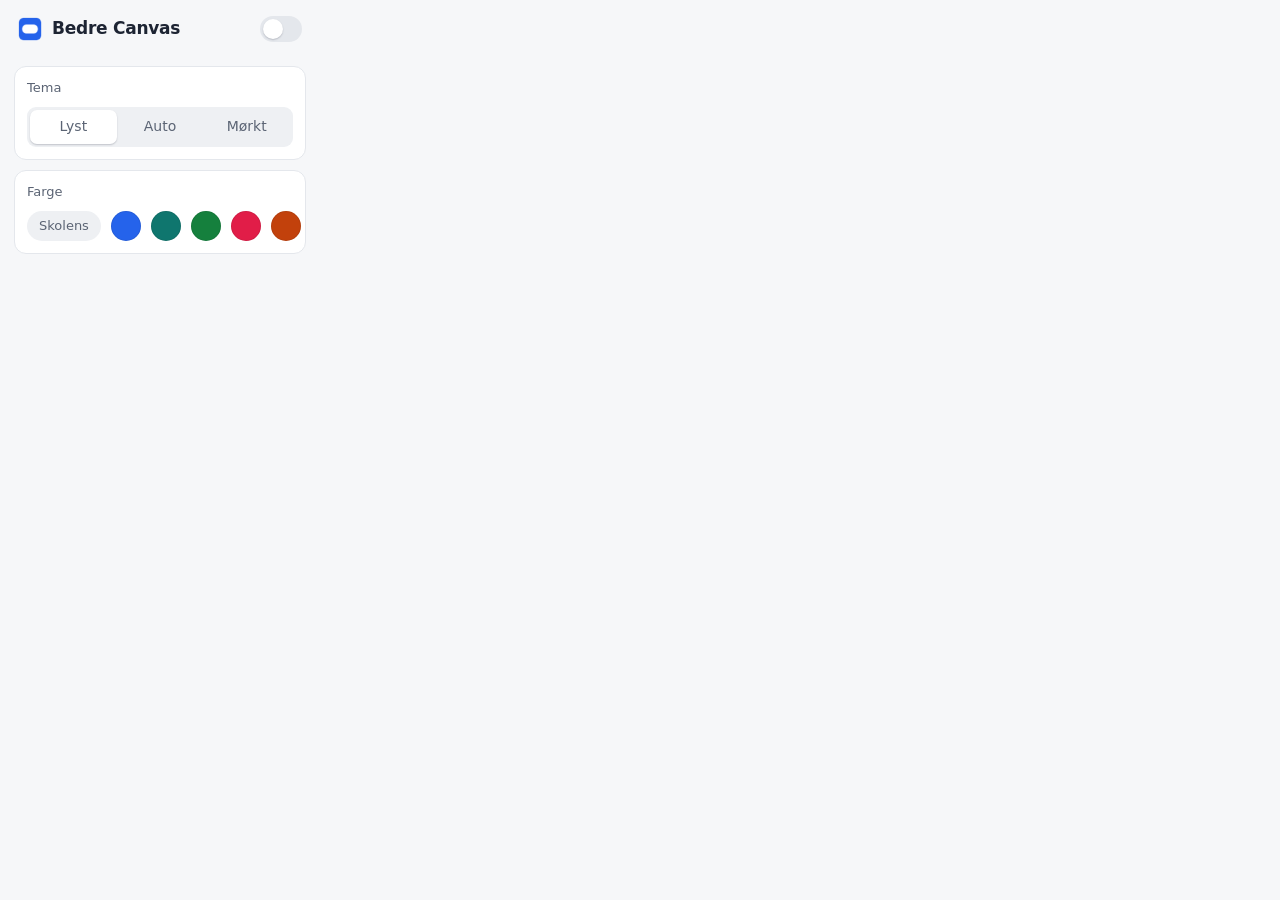
==== popup/popup.html @ 87463e7d "Bedre Canvas 0.1.0 Chrome-utvidelse som gir Canvas LMS et renere design og en fristoversikt på dashb" ====
<!doctype html>
<html lang="no">
<head>
  <meta charset="utf-8">
  <title>Bedre Canvas</title>
  <link rel="stylesheet" href="popup.css">
</head>
<body>
  <header>
    <img src="../icons/app/icon-32.png" alt="" width="24" height="24">
    <h1>Bedre Canvas</h1>
    <label class="switch" title="Slå av eller på">
      <input type="checkbox" id="enabled" role="switch" aria-label="Bedre Canvas på">
      <span></span>
    </label>
  </header>

  <section class="group">
    <h2 id="theme-label">Tema</h2>
    <div class="segmented" id="themes" role="radiogroup" aria-labelledby="theme-label">
      <button data-theme="light" role="radio">Lyst</button>
      <button data-theme="auto" role="radio">Auto</button>
      <button data-theme="dark" role="radio">Mørkt</button>
    </div>
  </section>

  <section class="group">
    <h2 id="accent-label">Farge <span id="accent-name"></span></h2>
    <div class="swatches" id="swatches" role="radiogroup" aria-labelledby="accent-label">
      <button class="school" data-accent="school" role="radio">Skolens</button>
    </div>
  </section>

  <section class="group" id="site" hidden>
    <h2>Denne siden</h2>
    <p class="hint" id="site-text"></p>
    <button class="primary" id="site-button"></button>
  </section>

  <script src="popup.js"></script>
</body>
</html>
---- popup/popup.css ----
/*
  Popupen bruker samme tokens som designet i Canvas (content/canvas.css): grå bakgrunn, hvite
  grupper med 12px radius, dempede etiketter og samme typografi. Den følger temaet du har valgt,
  ikke bare systemet, så «Lyst» gir lys popup også når Windows står på mørkt.
  Mørke farger tilsvarer det Canvas-sidene får når de inverteres i mørkt tema.
*/
:root {
  --bg: #f6f7f9;
  --surface: #ffffff;
  --surface-2: #eef0f3;
  --border: #e4e7ec;
  --text: #1d2433;
  --muted: #5b6474;
  --accent: #1d2433;
  --accent-ink: var(--accent);
  --thumb-shadow: 0 1px 2px rgb(16 24 40 / 0.14), 0 1px 1px rgb(16 24 40 / 0.06);
  color-scheme: light;
}

:root[data-scheme="dark"] {
  --bg: #202124;
  --surface: #2a2b2f;
  --surface-2: #1b1c1f;
  --border: #36383d;
  --text: #e3e4e7;
  --muted: #9ea3ab;
  /* Aksenten lysnes litt, som i Canvas i mørkt tema, så den synes mot mørk flate. */
  --accent-ink: color-mix(in srgb, var(--accent) 70%, white);
  --thumb-shadow: 0 1px 2px rgb(0 0 0 / 0.4);
  color-scheme: dark;
}

/* Skolens farge er ukjent i popupen. Lyst tema bruker tekstfargen, mørkt en lys grå, så
   bryteren og knappen fortsatt synes. */
:root[data-scheme="dark"][data-school] {
  --accent-ink: #8b9099;
}

* {
  box-sizing: border-box;
}

body {
  width: 320px;
  margin: 0;
  padding: 14px;
  background: var(--bg);
  color: var(--text);
  font: 14px/1.4 "Segoe UI Variable Text", "Segoe UI", -apple-system, BlinkMacSystemFont, system-ui, sans-serif;
  -webkit-font-smoothing: antialiased;
}

button {
  font: inherit;
  color: inherit;
  cursor: pointer;
}

/* ---------- Topp ---------- */
header {
  display: flex;
  align-items: center;
  gap: 10px;
  padding: 2px 4px 14px;
}

header img {
  border-radius: 6px;
}

h1 {
  flex: 1;
  margin: 0;
  font-size: 1.0625rem;
  font-weight: 600;
  letter-spacing: -0.015em;
}

/* ---------- Grupper ---------- */
.group {
  margin-top: 10px;
  padding: 12px;
  background: var(--surface);
  border: 1px solid var(--border);
  border-radius: 12px;
}

h2 {
  display: flex;
  justify-content: space-between;
  margin: 0 0 10px;
  color: var(--muted);
  font-size: 0.8125rem;
  font-weight: 500;
}

h2 span {
  font-weight: 400;
}

.hint {
  margin: 0;
  color: var(--text);
  font-size: 0.875rem;
}

/* ---------- Tema: segmentert valg med en pille som glir til valgt ---------- */
.segmented {
  --i: 0;
  position: relative;
  display: grid;
  grid-template-columns: repeat(3, 1fr);
  padding: 3px;
  background: var(--surface-2);
  border-radius: 9px;
}

.segmented::before {
  content: "";
  position: absolute;
  top: 3px;
  bottom: 3px;
  left: 3px;
  width: calc((100% - 6px) / 3);
  border-radius: 7px;
  background: var(--surface);
  box-shadow: var(--thumb-shadow);
  transform: translateX(calc(var(--i) * 100%));
  transition: transform 0.32s cubic-bezier(0.32, 0.72, 0, 1);
}

:root[data-scheme="dark"] .segmented::before {
  background: #3a3c42;
}

.segmented button {
  position: relative;
  min-height: 34px;
  border: 0;
  border-radius: 7px;
  background: transparent;
  color: var(--muted);
  font-size: 0.875rem;
  transition: color 0.2s ease;
}

.segmented button[aria-checked="true"] {
  color: var(--text);
  font-weight: 500;
}

/* ---------- Farge ---------- */
.swatches {
  display: flex;
  align-items: center;
  gap: 10px;
}

.swatches button {
  flex: none;
  width: 30px;
  height: 30px;
  padding: 0;
  border: 0;
  border-radius: 50%;
  box-shadow: inset 0 0 0 1px rgb(0 0 0 / 0.08);
  transition: transform 0.1s ease-out, box-shadow 0.2s ease;
}

/* Valgt: en ring i samme farge med luft mellom, som fargevelgerne i macOS. */
.swatches button[aria-checked="true"]:not(.school) {
  box-shadow: 0 0 0 2px var(--surface), 0 0 0 4px var(--accent-ink);
}

/* Skolens farger er ukjent i popupen, så knappen viser et navn i stedet for en farge. */
.swatches button.school {
  width: auto;
  height: 30px;
  padding: 0 12px;
  border-radius: 15px;
  background: var(--surface-2);
  box-shadow: none;
  color: var(--muted);
  font-size: 0.8125rem;
  font-weight: 500;
}

.swatches button.school[aria-checked="true"] {
  background: var(--text);
  color: var(--surface);
}

/* ---------- Knapp ---------- */
.primary {
  width: 100%;
  min-height: 36px;
  margin-top: 10px;
  border: 0;
  border-radius: 8px;
  background: var(--accent-ink);
  color: #fff;
  font-weight: 500;
  transition: transform 0.1s ease-out, filter 0.15s ease;
}

:root[data-scheme="dark"] .primary {
  color: #16171a;
}

.primary:hover {
  filter: brightness(0.92);
}

/* Trykk gir svar med en gang: knappen gir litt etter mens den holdes inne. */
:is(.primary, .swatches button, .segmented button):active {
  transform: scale(0.96);
}

/* ---------- Bryter ---------- */
.switch {
  position: relative;
  flex: none;
  width: 42px;
  height: 26px;
}

.switch input {
  position: absolute;
  inset: 0;
  z-index: 1;
  margin: 0;
  opacity: 0;
  cursor: pointer;
}

.switch span {
  position: absolute;
  inset: 0;
  border-radius: 13px;
  background: var(--border);
  transition: background-color 0.2s ease;
}

:root[data-scheme="dark"] .switch input:not(:checked) + span {
  background: #45474d;
}

.switch span::after {
  content: "";
  position: absolute;
  top: 3px;
  left: 3px;
  width: 20px;
  height: 20px;
  border-radius: 50%;
  background: #fff;
  box-shadow: var(--thumb-shadow);
  transition: transform 0.32s cubic-bezier(0.32, 0.72, 0, 1), width 0.15s ease;
}

.switch input:checked + span {
  background: var(--accent-ink);
}

.switch input:checked + span::after {
  transform: translateX(16px);
}

/* Tommelen strekker seg litt mens du holder den, som i iOS. */
.switch input:active + span::after {
  width: 24px;
}

.switch input:checked:active + span::after {
  transform: translateX(12px);
}

/* ---------- Fokus ---------- */
.switch input:focus-visible + span,
button:focus-visible {
  outline: 2px solid var(--accent-ink);
  outline-offset: 2px;
}

@media (prefers-reduced-motion: reduce) {
  .segmented::before,
  .switch span::after {
    transition: none;
  }

  :is(.primary, .swatches button, .segmented button):active {
    transform: none;
  }
}
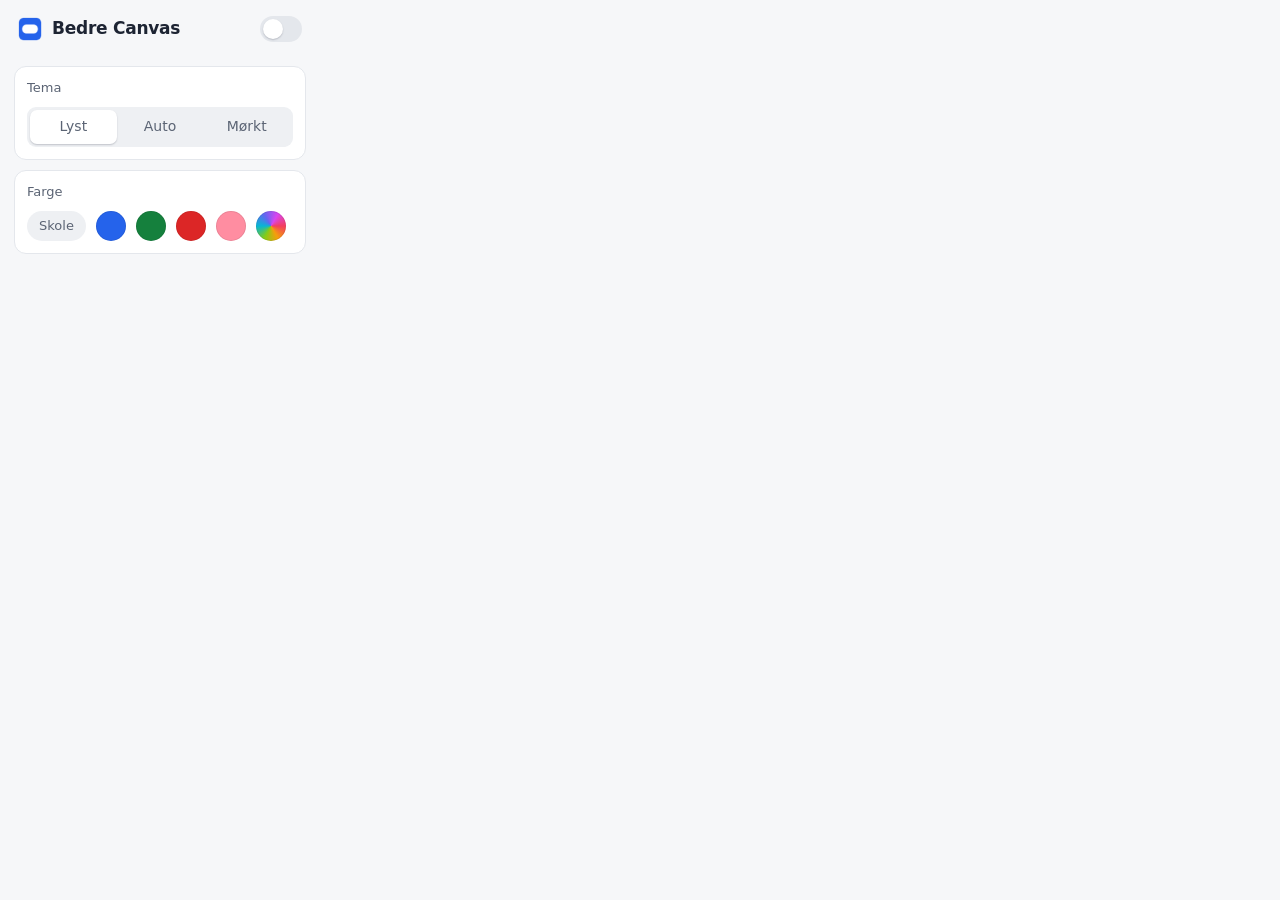
==== commit da8e494b: "feat(theme): fargevelger og lesbare lyse egne farger Fargevalgene i popupen er Skole, Blå, Grønn, Rø" ====
--- a/popup/popup.html
+++ b/popup/popup.html
@@ -27,7 +27,18 @@
   <section class="group">
     <h2 id="accent-label">Farge <span id="accent-name"></span></h2>
     <div class="swatches" id="swatches" role="radiogroup" aria-labelledby="accent-label">
-      <button class="school" data-accent="school" role="radio">Skolens</button>
+      <button class="school" data-accent="school" role="radio">Skole</button>
+    </div>
+    <div class="picker" id="picker" hidden>
+      <div class="sv" id="sv" tabindex="0" role="slider" aria-label="Metning og lysstyrke">
+        <span class="sv-thumb"></span>
+      </div>
+      <input class="hue" id="hue" type="range" min="0" max="360" step="1" aria-label="Fargetone">
+      <label class="hex">
+        <span class="hex-dot" aria-hidden="true"></span>
+        <span class="hex-label">Hex</span>
+        <input id="hex" type="text" maxlength="7" spellcheck="false" autocomplete="off" aria-label="Hex-kode">
+      </label>
     </div>
   </section>
 
--- a/popup/popup.css
+++ b/popup/popup.css
@@ -190,6 +190,133 @@
   color: var(--surface);
 }
 
+/* Egen farge: en regnbuesirkel. Valgt får den samme ring som de andre. */
+.swatches button.custom {
+  background: conic-gradient(from 90deg, #f43f5e, #f59e0b, #84cc16, #06b6d4, #6366f1, #d946ef, #f43f5e);
+}
+
+.swatches button.custom[aria-checked="true"] {
+  box-shadow: 0 0 0 2px var(--surface), 0 0 0 4px var(--accent-ink);
+}
+
+/* ---------- Fargevelger ---------- */
+.picker {
+  --hue: hsl(220 100% 50%);
+  --picked: #2563eb;
+  display: grid;
+  gap: 12px;
+  margin-top: 12px;
+  padding-top: 12px;
+  border-top: 1px solid var(--border);
+}
+
+.picker[hidden] {
+  display: none;
+}
+
+/* Metning fra venstre mot høyre, lysstyrke ovenfra og ned, på valgt fargetone. */
+.sv {
+  --x: 1;
+  --y: 0;
+  position: relative;
+  height: 140px;
+  border-radius: 8px;
+  background:
+    linear-gradient(to top, #000, transparent),
+    linear-gradient(to right, #fff, transparent),
+    var(--hue);
+  box-shadow: inset 0 0 0 1px rgb(0 0 0 / 0.08);
+  cursor: crosshair;
+  touch-action: none;
+}
+
+.sv-thumb {
+  position: absolute;
+  left: calc(var(--x) * 100%);
+  top: calc(var(--y) * 100%);
+  width: 16px;
+  height: 16px;
+  border: 2px solid #fff;
+  border-radius: 50%;
+  background: var(--picked);
+  box-shadow: 0 0 0 1px rgb(0 0 0 / 0.25), 0 1px 3px rgb(0 0 0 / 0.3);
+  transform: translate(-50%, -50%);
+  pointer-events: none;
+}
+
+.hue {
+  width: 100%;
+  height: 14px;
+  margin: 0;
+  border-radius: 7px;
+  background: linear-gradient(to right, #f00, #ff0, #0f0, #0ff, #00f, #f0f, #f00);
+  box-shadow: inset 0 0 0 1px rgb(0 0 0 / 0.08);
+  appearance: none;
+  cursor: pointer;
+}
+
+.hue::-webkit-slider-thumb {
+  width: 18px;
+  height: 18px;
+  border: 2px solid #fff;
+  border-radius: 50%;
+  background: var(--hue);
+  box-shadow: 0 0 0 1px rgb(0 0 0 / 0.25), 0 1px 3px rgb(0 0 0 / 0.3);
+  appearance: none;
+}
+
+.hex {
+  display: flex;
+  align-items: center;
+  gap: 8px;
+  height: 34px;
+  padding: 0 10px;
+  border-radius: 8px;
+  background: var(--surface-2);
+}
+
+.hex-dot {
+  flex: none;
+  width: 16px;
+  height: 16px;
+  border-radius: 50%;
+  background: var(--picked);
+  box-shadow: inset 0 0 0 1px rgb(0 0 0 / 0.12);
+}
+
+.hex-label {
+  color: var(--muted);
+  font-size: 0.8125rem;
+}
+
+.hex input {
+  flex: 1;
+  min-width: 0;
+  height: 100%;
+  padding: 0;
+  border: 0;
+  background: transparent;
+  color: var(--text);
+  font: 500 0.875rem/1 ui-monospace, "Cascadia Mono", Consolas, monospace;
+  text-align: right;
+  outline: none;
+}
+
+.hex:focus-within {
+  outline: 2px solid var(--accent-ink);
+  outline-offset: 2px;
+}
+
+.hex:has(input[aria-invalid]) {
+  outline-color: #dc2626;
+}
+
+.sv:focus-visible,
+.hue:focus-visible {
+  outline: 2px solid var(--accent-ink);
+  outline-offset: 2px;
+}
+
 /* ---------- Knapp ---------- */
 .primary {
   width: 100%;
@@ -207,6 +334,15 @@
   color: #16171a;
 }
 
+/* Lys egen farge (f.eks. rosa): mørk tekst, som på knappene i Canvas. */
+:root[data-light-accent] .primary {
+  color: var(--text);
+}
+
+:root[data-scheme="dark"][data-light-accent] .primary {
+  color: #16171a;
+}
+
 .primary:hover {
   filter: brightness(0.92);
 }
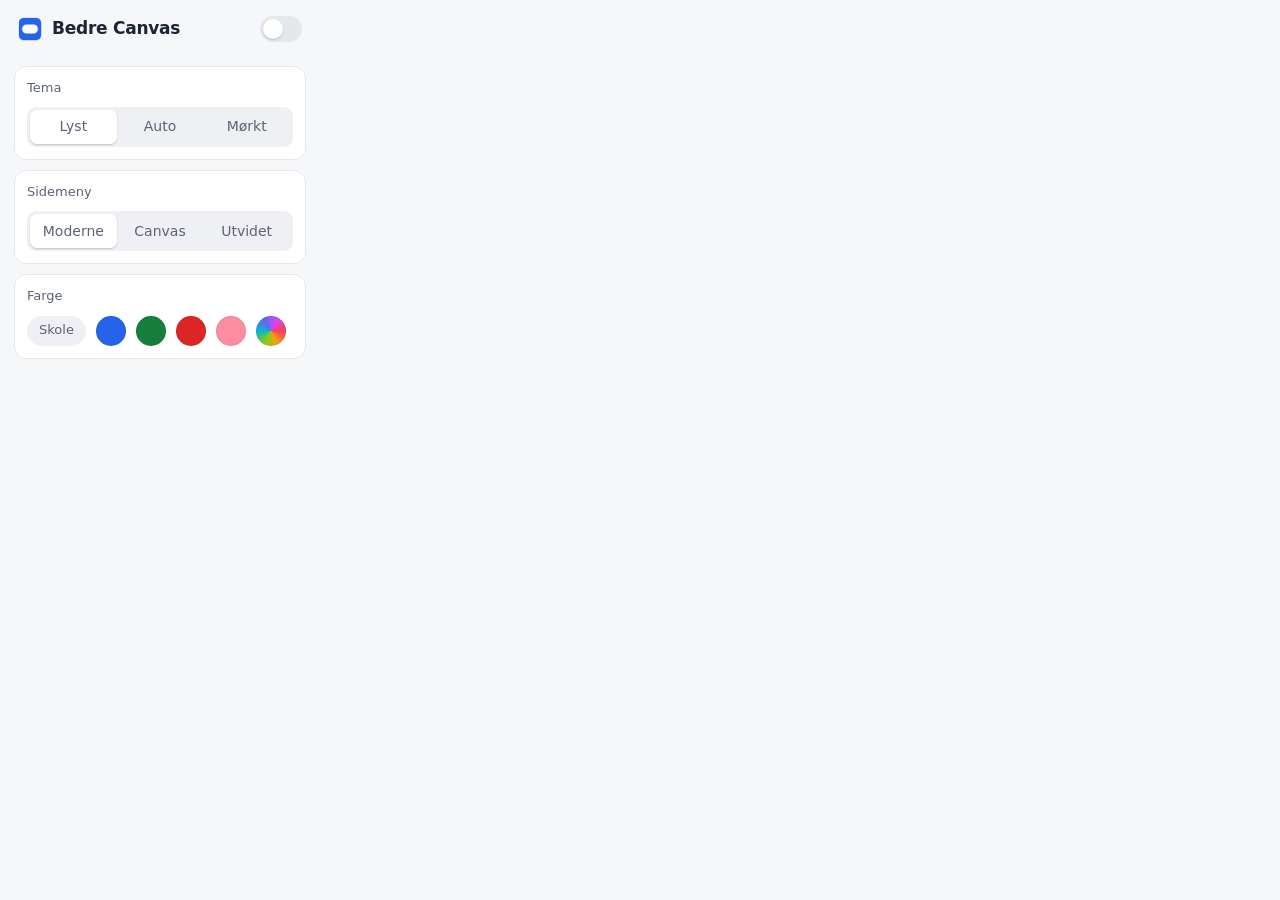
==== commit f367dc21: "feat(nav): velg utseende på sidemenyen Nytt valg «Sidemeny» i popupen: Moderne (standard) er pillen " ====
--- a/popup/popup.html
+++ b/popup/popup.html
@@ -21,6 +21,15 @@
       <button data-theme="light" role="radio">Lyst</button>
       <button data-theme="auto" role="radio">Auto</button>
       <button data-theme="dark" role="radio">Mørkt</button>
+    </div>
+  </section>
+
+  <section class="group">
+    <h2 id="nav-label">Sidemeny</h2>
+    <div class="segmented" id="navs" role="radiogroup" aria-labelledby="nav-label">
+      <button data-nav="modern" role="radio">Moderne</button>
+      <button data-nav="canvas" role="radio">Canvas</button>
+      <button data-nav="wide" role="radio">Utvidet</button>
     </div>
   </section>
 
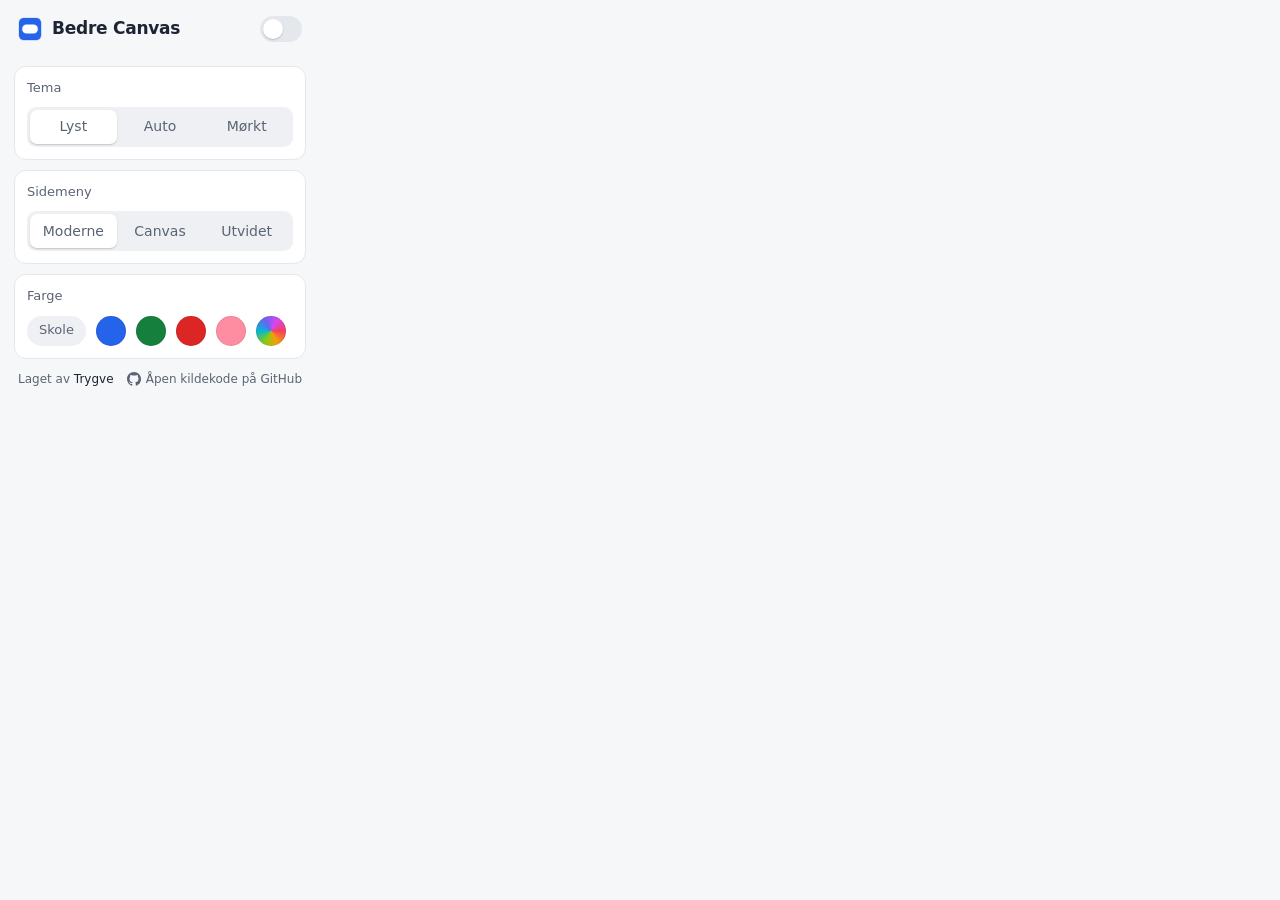
==== commit 313e1325: "feat(popup): bunntekst med lenke til trygve.dev og GitHub Co-Authored-By: Claude Opus 5.5 <noreply@a" ====
--- a/popup/popup.html
+++ b/popup/popup.html
@@ -57,6 +57,14 @@
     <button class="primary" id="site-button"></button>
   </section>
 
+  <footer>
+    <span>Laget av <a href="https://trygve.dev" target="_blank" rel="noopener">Trygve</a></span>
+    <a class="github" href="https://github.com/TrygveDev/bedre-canvas" target="_blank" rel="noopener">
+      <svg viewBox="0 0 16 16" width="14" height="14" aria-hidden="true"><path fill="currentColor" d="M8 0C3.58 0 0 3.58 0 8c0 3.54 2.29 6.53 5.47 7.59.4.07.55-.17.55-.38 0-.19-.01-.82-.01-1.49-2.01.37-2.53-.49-2.69-.94-.09-.23-.48-.94-.82-1.13-.28-.15-.68-.52-.01-.53.63-.01 1.08.58 1.23.82.72 1.21 1.87.87 2.33.66.07-.52.28-.87.51-1.07-1.78-.2-3.64-.89-3.64-3.95 0-.87.31-1.59.82-2.15-.08-.2-.36-1.02.08-2.12 0 0 .67-.21 2.2.82.64-.18 1.32-.27 2-.27.68 0 1.36.09 2 .27 1.53-1.04 2.2-.82 2.2-.82.44 1.1.16 1.92.08 2.12.51.56.82 1.27.82 2.15 0 3.07-1.87 3.75-3.65 3.95.29.25.54.73.54 1.48 0 1.07-.01 1.93-.01 2.2 0 .21.15.46.55.38A8.013 8.013 0 0016 8c0-4.42-3.58-8-8-8z"/></svg>
+      Åpen kildekode på GitHub
+    </a>
+  </footer>
+
   <script src="popup.js"></script>
 </body>
 </html>
--- a/popup/popup.css
+++ b/popup/popup.css
@@ -352,6 +352,38 @@
   transform: scale(0.96);
 }
 
+/* ---------- Bunntekst ---------- */
+footer {
+  display: flex;
+  justify-content: space-between;
+  align-items: center;
+  gap: 8px;
+  padding: 12px 4px 0;
+  color: var(--muted);
+  font-size: 0.75rem;
+}
+
+footer a {
+  color: var(--text);
+  text-decoration: none;
+  text-underline-offset: 2px;
+}
+
+footer a:hover {
+  text-decoration: underline;
+}
+
+footer .github {
+  display: inline-flex;
+  align-items: center;
+  gap: 5px;
+  color: var(--muted);
+}
+
+footer .github:hover {
+  color: var(--text);
+}
+
 /* ---------- Bryter ---------- */
 .switch {
   position: relative;
@@ -413,7 +445,8 @@
 
 /* ---------- Fokus ---------- */
 .switch input:focus-visible + span,
-button:focus-visible {
+button:focus-visible,
+footer a:focus-visible {
   outline: 2px solid var(--accent-ink);
   outline-offset: 2px;
 }
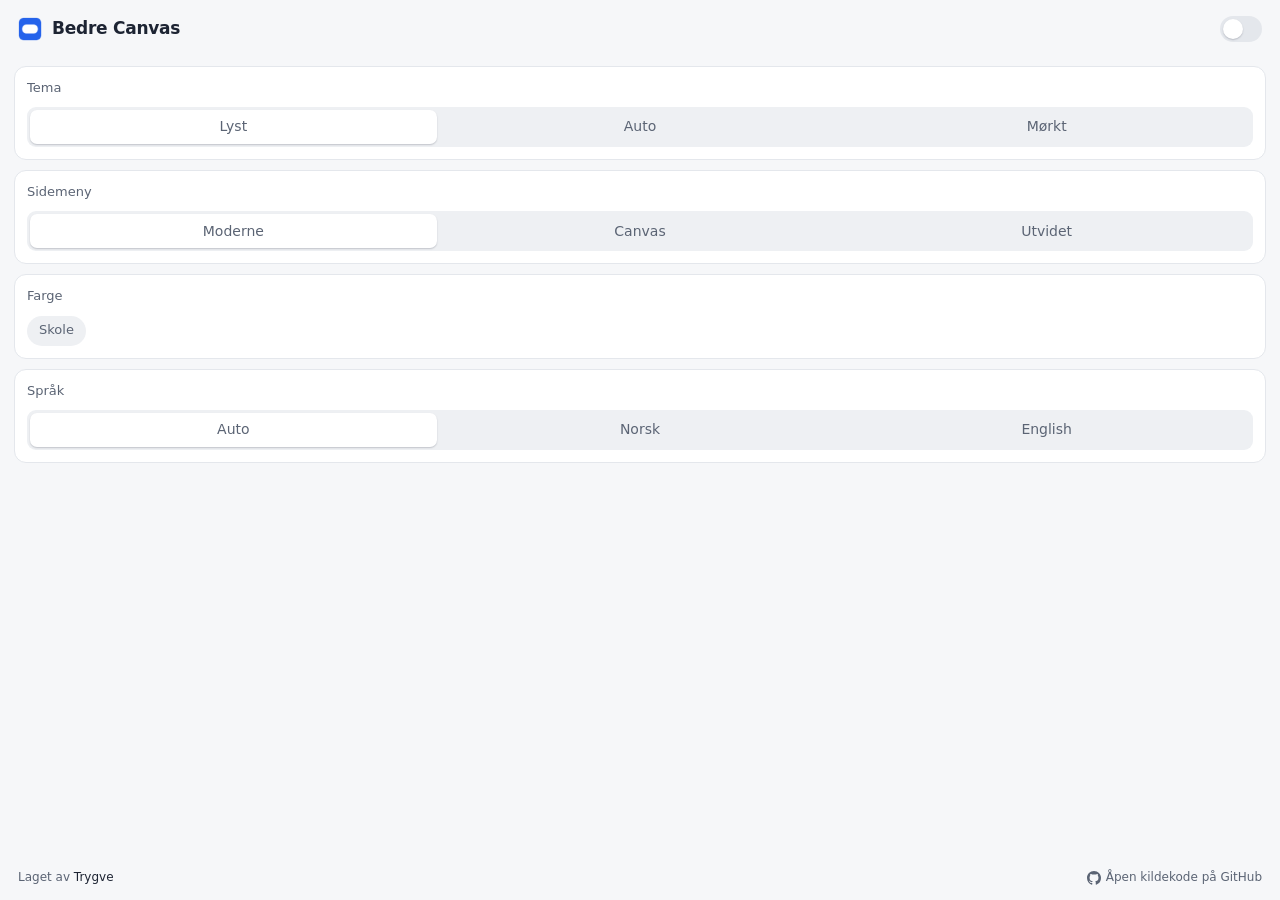
==== commit d1bbece5: "feat: engelsk versjon med valg av språk i innstillingene Alle tekstene utvidelsen viser selv (dashbo" ====
--- a/popup/popup.html
+++ b/popup/popup.html
@@ -9,62 +9,72 @@
   <header>
     <img src="../icons/app/icon-32.png" alt="" width="24" height="24">
     <h1>Bedre Canvas</h1>
-    <label class="switch" title="Slå av eller på">
-      <input type="checkbox" id="enabled" role="switch" aria-label="Bedre Canvas på">
+    <label class="switch" title="Slå av eller på" data-i18n-title="toggleTitle">
+      <input type="checkbox" id="enabled" role="switch" aria-label="Bedre Canvas på" data-i18n-label="toggleLabel">
       <span></span>
     </label>
   </header>
 
   <section class="group">
-    <h2 id="theme-label">Tema</h2>
+    <h2 id="theme-label" data-i18n="theme">Tema</h2>
     <div class="segmented" id="themes" role="radiogroup" aria-labelledby="theme-label">
-      <button data-theme="light" role="radio">Lyst</button>
-      <button data-theme="auto" role="radio">Auto</button>
-      <button data-theme="dark" role="radio">Mørkt</button>
+      <button data-theme="light" role="radio" data-i18n="themeLight">Lyst</button>
+      <button data-theme="auto" role="radio" data-i18n="themeAuto">Auto</button>
+      <button data-theme="dark" role="radio" data-i18n="themeDark">Mørkt</button>
     </div>
   </section>
 
   <section class="group">
-    <h2 id="nav-label">Sidemeny</h2>
+    <h2 id="nav-label" data-i18n="nav">Sidemeny</h2>
     <div class="segmented" id="navs" role="radiogroup" aria-labelledby="nav-label">
-      <button data-nav="modern" role="radio">Moderne</button>
-      <button data-nav="canvas" role="radio">Canvas</button>
-      <button data-nav="wide" role="radio">Utvidet</button>
+      <button data-nav="modern" role="radio" data-i18n="navModern">Moderne</button>
+      <button data-nav="canvas" role="radio" data-i18n="navCanvas">Canvas</button>
+      <button data-nav="wide" role="radio" data-i18n="navWide">Utvidet</button>
     </div>
   </section>
 
   <section class="group">
-    <h2 id="accent-label">Farge <span id="accent-name"></span></h2>
+    <h2 id="accent-label"><span data-i18n="accent">Farge</span> <span id="accent-name"></span></h2>
     <div class="swatches" id="swatches" role="radiogroup" aria-labelledby="accent-label">
-      <button class="school" data-accent="school" role="radio">Skole</button>
+      <button class="school" data-accent="school" role="radio" data-i18n="accentSchool">Skole</button>
     </div>
     <div class="picker" id="picker" hidden>
-      <div class="sv" id="sv" tabindex="0" role="slider" aria-label="Metning og lysstyrke">
+      <div class="sv" id="sv" tabindex="0" role="slider" aria-label="Metning og lysstyrke" data-i18n-label="pickerSv">
         <span class="sv-thumb"></span>
       </div>
-      <input class="hue" id="hue" type="range" min="0" max="360" step="1" aria-label="Fargetone">
+      <input class="hue" id="hue" type="range" min="0" max="360" step="1" aria-label="Fargetone" data-i18n-label="pickerHue">
       <label class="hex">
         <span class="hex-dot" aria-hidden="true"></span>
         <span class="hex-label">Hex</span>
-        <input id="hex" type="text" maxlength="7" spellcheck="false" autocomplete="off" aria-label="Hex-kode">
+        <input id="hex" type="text" maxlength="7" spellcheck="false" autocomplete="off" aria-label="Hex-kode" data-i18n-label="pickerHex">
       </label>
     </div>
   </section>
 
+  <section class="group">
+    <h2 id="language-label" data-i18n="language">Språk</h2>
+    <div class="segmented" id="languages" role="radiogroup" aria-labelledby="language-label">
+      <button data-language="auto" role="radio" data-i18n="languageAuto">Auto</button>
+      <button data-language="nb" role="radio" lang="nb">Norsk</button>
+      <button data-language="en" role="radio" lang="en">English</button>
+    </div>
+  </section>
+
   <section class="group" id="site" hidden>
-    <h2>Denne siden</h2>
+    <h2 data-i18n="site">Denne siden</h2>
     <p class="hint" id="site-text"></p>
     <button class="primary" id="site-button"></button>
   </section>
 
   <footer>
-    <span>Laget av <a href="https://trygve.dev" target="_blank" rel="noopener">Trygve</a></span>
+    <span><span data-i18n="madeBy">Laget av</span> <a href="https://trygve.dev" target="_blank" rel="noopener">Trygve</a></span>
     <a class="github" href="https://github.com/TrygveDev/bedre-canvas" target="_blank" rel="noopener">
       <svg viewBox="0 0 16 16" width="14" height="14" aria-hidden="true"><path fill="currentColor" d="M8 0C3.58 0 0 3.58 0 8c0 3.54 2.29 6.53 5.47 7.59.4.07.55-.17.55-.38 0-.19-.01-.82-.01-1.49-2.01.37-2.53-.49-2.69-.94-.09-.23-.48-.94-.82-1.13-.28-.15-.68-.52-.01-.53.63-.01 1.08.58 1.23.82.72 1.21 1.87.87 2.33.66.07-.52.28-.87.51-1.07-1.78-.2-3.64-.89-3.64-3.95 0-.87.31-1.59.82-2.15-.08-.2-.36-1.02.08-2.12 0 0 .67-.21 2.2.82.64-.18 1.32-.27 2-.27.68 0 1.36.09 2 .27 1.53-1.04 2.2-.82 2.2-.82.44 1.1.16 1.92.08 2.12.51.56.82 1.27.82 2.15 0 3.07-1.87 3.75-3.65 3.95.29.25.54.73.54 1.48 0 1.07-.01 1.93-.01 2.2 0 .21.15.46.55.38A8.013 8.013 0 0016 8c0-4.42-3.58-8-8-8z"/></svg>
-      Åpen kildekode på GitHub
+      <span data-i18n="sourceCode">Åpen kildekode på GitHub</span>
     </a>
   </footer>
 
+  <script src="../content/i18n.js"></script>
   <script src="popup.js"></script>
 </body>
 </html>
--- a/popup/popup.css
+++ b/popup/popup.css
@@ -40,14 +40,22 @@
   box-sizing: border-box;
 }
 
+/* Sidepanelet kan gjøres bredere og smalere, så siden fyller bredden og bunnteksten står nederst. */
 body {
-  width: 320px;
+  display: flex;
+  flex-direction: column;
+  min-height: 100vh;
   margin: 0;
   padding: 14px;
   background: var(--bg);
   color: var(--text);
   font: 14px/1.4 "Segoe UI Variable Text", "Segoe UI", -apple-system, BlinkMacSystemFont, system-ui, sans-serif;
   -webkit-font-smoothing: antialiased;
+}
+
+html[data-popup] body {
+  width: 340px;
+  min-height: 0;
 }
 
 button {
@@ -56,7 +64,7 @@
   cursor: pointer;
 }
 
-/* ---------- Topp ---------- */
+/* Topp */
 header {
   display: flex;
   align-items: center;
@@ -76,7 +84,7 @@
   letter-spacing: -0.015em;
 }
 
-/* ---------- Grupper ---------- */
+/* Grupper */
 .group {
   margin-top: 10px;
   padding: 12px;
@@ -94,7 +102,7 @@
   font-weight: 500;
 }
 
-h2 span {
+#accent-name {
   font-weight: 400;
 }
 
@@ -104,7 +112,7 @@
   font-size: 0.875rem;
 }
 
-/* ---------- Tema: segmentert valg med en pille som glir til valgt ---------- */
+/* Tema: segmentert valg med en pille som glir til valgt */
 .segmented {
   --i: 0;
   position: relative;
@@ -149,7 +157,7 @@
   font-weight: 500;
 }
 
-/* ---------- Farge ---------- */
+/* Farge */
 .swatches {
   display: flex;
   align-items: center;
@@ -199,7 +207,7 @@
   box-shadow: 0 0 0 2px var(--surface), 0 0 0 4px var(--accent-ink);
 }
 
-/* ---------- Fargevelger ---------- */
+/* Fargevelger */
 .picker {
   --hue: hsl(220 100% 50%);
   --picked: #2563eb;
@@ -265,6 +273,21 @@
   appearance: none;
 }
 
+/* Firefox: samme håndtak, og sporet er gjennomsiktig så regnbuen synes. */
+.hue::-moz-range-thumb {
+  box-sizing: border-box;
+  width: 18px;
+  height: 18px;
+  border: 2px solid #fff;
+  border-radius: 50%;
+  background: var(--hue);
+  box-shadow: 0 0 0 1px rgb(0 0 0 / 0.25), 0 1px 3px rgb(0 0 0 / 0.3);
+}
+
+.hue::-moz-range-track {
+  background: transparent;
+}
+
 .hex {
   display: flex;
   align-items: center;
@@ -317,7 +340,7 @@
   outline-offset: 2px;
 }
 
-/* ---------- Knapp ---------- */
+/* Knapp */
 .primary {
   width: 100%;
   min-height: 36px;
@@ -352,8 +375,9 @@
   transform: scale(0.96);
 }
 
-/* ---------- Bunntekst ---------- */
+/* Bunntekst */
 footer {
+  margin-top: auto;
   display: flex;
   justify-content: space-between;
   align-items: center;
@@ -384,7 +408,7 @@
   color: var(--text);
 }
 
-/* ---------- Bryter ---------- */
+/* Bryter */
 .switch {
   position: relative;
   flex: none;
@@ -443,7 +467,7 @@
   transform: translateX(12px);
 }
 
-/* ---------- Fokus ---------- */
+/* Fokus */
 .switch input:focus-visible + span,
 button:focus-visible,
 footer a:focus-visible {
